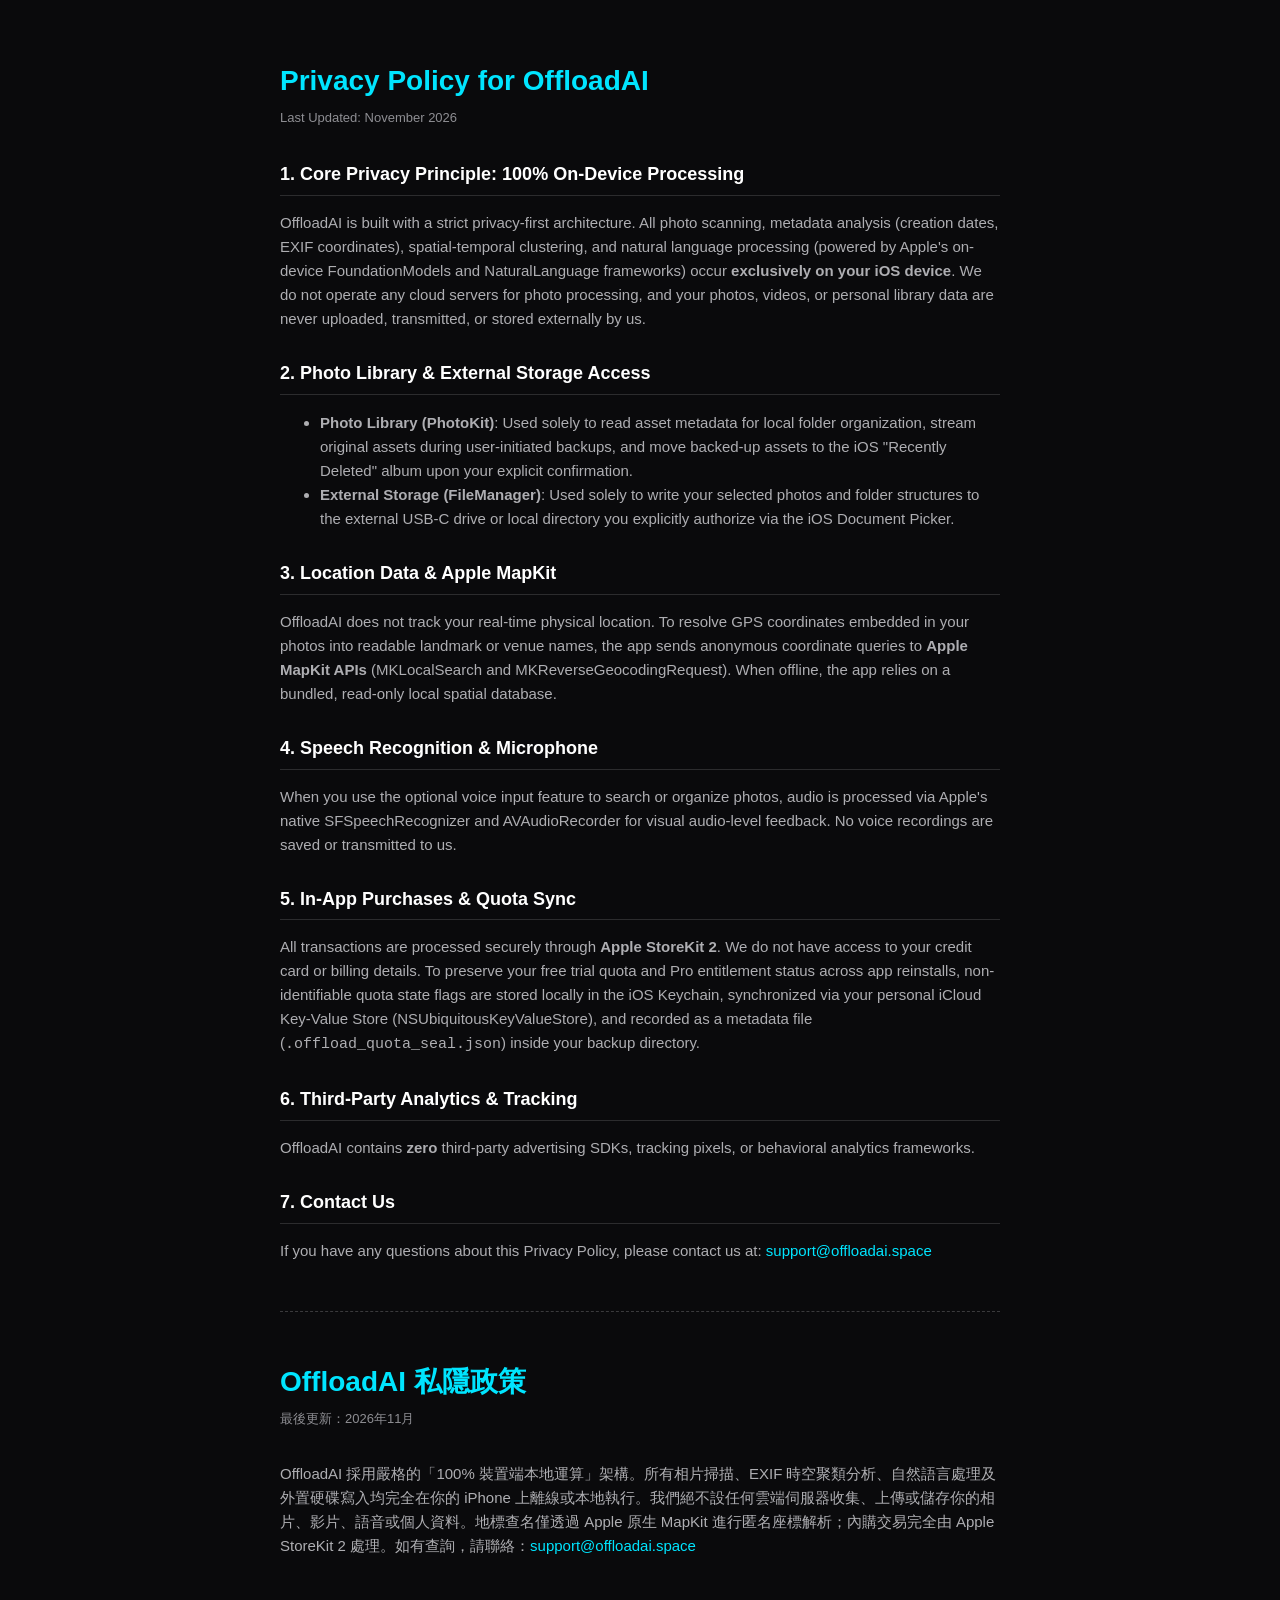
==== privacy.html @ 1191092a "Rename privacy/privacy.html to privacy.html" ====
<!DOCTYPE html>
<html lang="en">
<head>
    <meta charset="UTF-8">
    <meta name="viewport" content="width=device-width, initial-scale=1.0">
    <title>Privacy Policy - OffloadAI</title>
    <style>
        body { font-family: -apple-system, BlinkMacSystemFont, "Segoe UI", Roboto, Helvetica, Arial, sans-serif; background: #0a0a0c; color: #e5e5ea; line-height: 1.6; max-width: 720px; margin: 0 auto; padding: 40px 20px; }
        h1 { color: #00e5ff; font-size: 28px; margin-bottom: 4px; }
        h2 { color: #ffffff; font-size: 18px; margin-top: 28px; border-bottom: 1px solid #2c2c2e; padding-bottom: 6px; }
        p, li { color: #aeaeb2; font-size: 15px; }
        .date { color: #8e8e93; font-size: 13px; margin-bottom: 32px; }
        a { color: #00e5ff; text-decoration: none; }
        .lang-divider { margin: 48px 0; border-top: 1px dashed #3a3a3c; }
    </style>
</head>
<body>
    <h1>Privacy Policy for OffloadAI</h1>
    <div class="date">Last Updated: November 2026</div>

    <h2>1. Core Privacy Principle: 100% On-Device Processing</h2>
    <p>OffloadAI is built with a strict privacy-first architecture. All photo scanning, metadata analysis (creation dates, EXIF coordinates), spatial-temporal clustering, and natural language processing (powered by Apple's on-device FoundationModels and NaturalLanguage frameworks) occur <strong>exclusively on your iOS device</strong>. We do not operate any cloud servers for photo processing, and your photos, videos, or personal library data are never uploaded, transmitted, or stored externally by us.</p>

    <h2>2. Photo Library & External Storage Access</h2>
    <ul>
        <li><strong>Photo Library (PhotoKit)</strong>: Used solely to read asset metadata for local folder organization, stream original assets during user-initiated backups, and move backed-up assets to the iOS "Recently Deleted" album upon your explicit confirmation.</li>
        <li><strong>External Storage (FileManager)</strong>: Used solely to write your selected photos and folder structures to the external USB-C drive or local directory you explicitly authorize via the iOS Document Picker.</li>
    </ul>

    <h2>3. Location Data & Apple MapKit</h2>
    <p>OffloadAI does not track your real-time physical location. To resolve GPS coordinates embedded in your photos into readable landmark or venue names, the app sends anonymous coordinate queries to <strong>Apple MapKit APIs</strong> (MKLocalSearch and MKReverseGeocodingRequest). When offline, the app relies on a bundled, read-only local spatial database.</p>

    <h2>4. Speech Recognition & Microphone</h2>
    <p>When you use the optional voice input feature to search or organize photos, audio is processed via Apple's native SFSpeechRecognizer and AVAudioRecorder for visual audio-level feedback. No voice recordings are saved or transmitted to us.</p>

    <h2>5. In-App Purchases & Quota Sync</h2>
    <p>All transactions are processed securely through <strong>Apple StoreKit 2</strong>. We do not have access to your credit card or billing details. To preserve your free trial quota and Pro entitlement status across app reinstalls, non-identifiable quota state flags are stored locally in the iOS Keychain, synchronized via your personal iCloud Key-Value Store (NSUbiquitousKeyValueStore), and recorded as a metadata file (<code>.offload_quota_seal.json</code>) inside your backup directory.</p>

    <h2>6. Third-Party Analytics & Tracking</h2>
    <p>OffloadAI contains <strong>zero</strong> third-party advertising SDKs, tracking pixels, or behavioral analytics frameworks.</p>

    <h2>7. Contact Us</h2>
    <p>If you have any questions about this Privacy Policy, please contact us at: <a href="mailto:support@offloadai.space">support@offloadai.space</a></p>

    <div class="lang-divider"></div>

    <h1>OffloadAI 私隱政策</h1>
    <div class="date">最後更新：2026年11月</div>
    <p>OffloadAI 採用嚴格的「100% 裝置端本地運算」架構。所有相片掃描、EXIF 時空聚類分析、自然語言處理及外置硬碟寫入均完全在你的 iPhone 上離線或本地執行。我們絕不設任何雲端伺服器收集、上傳或儲存你的相片、影片、語音或個人資料。地標查名僅透過 Apple 原生 MapKit 進行匿名座標解析；內購交易完全由 Apple StoreKit 2 處理。如有查詢，請聯絡：<a href="mailto:support@offloadai.space">support@offloadai.space</a></p>
</body>
</html>
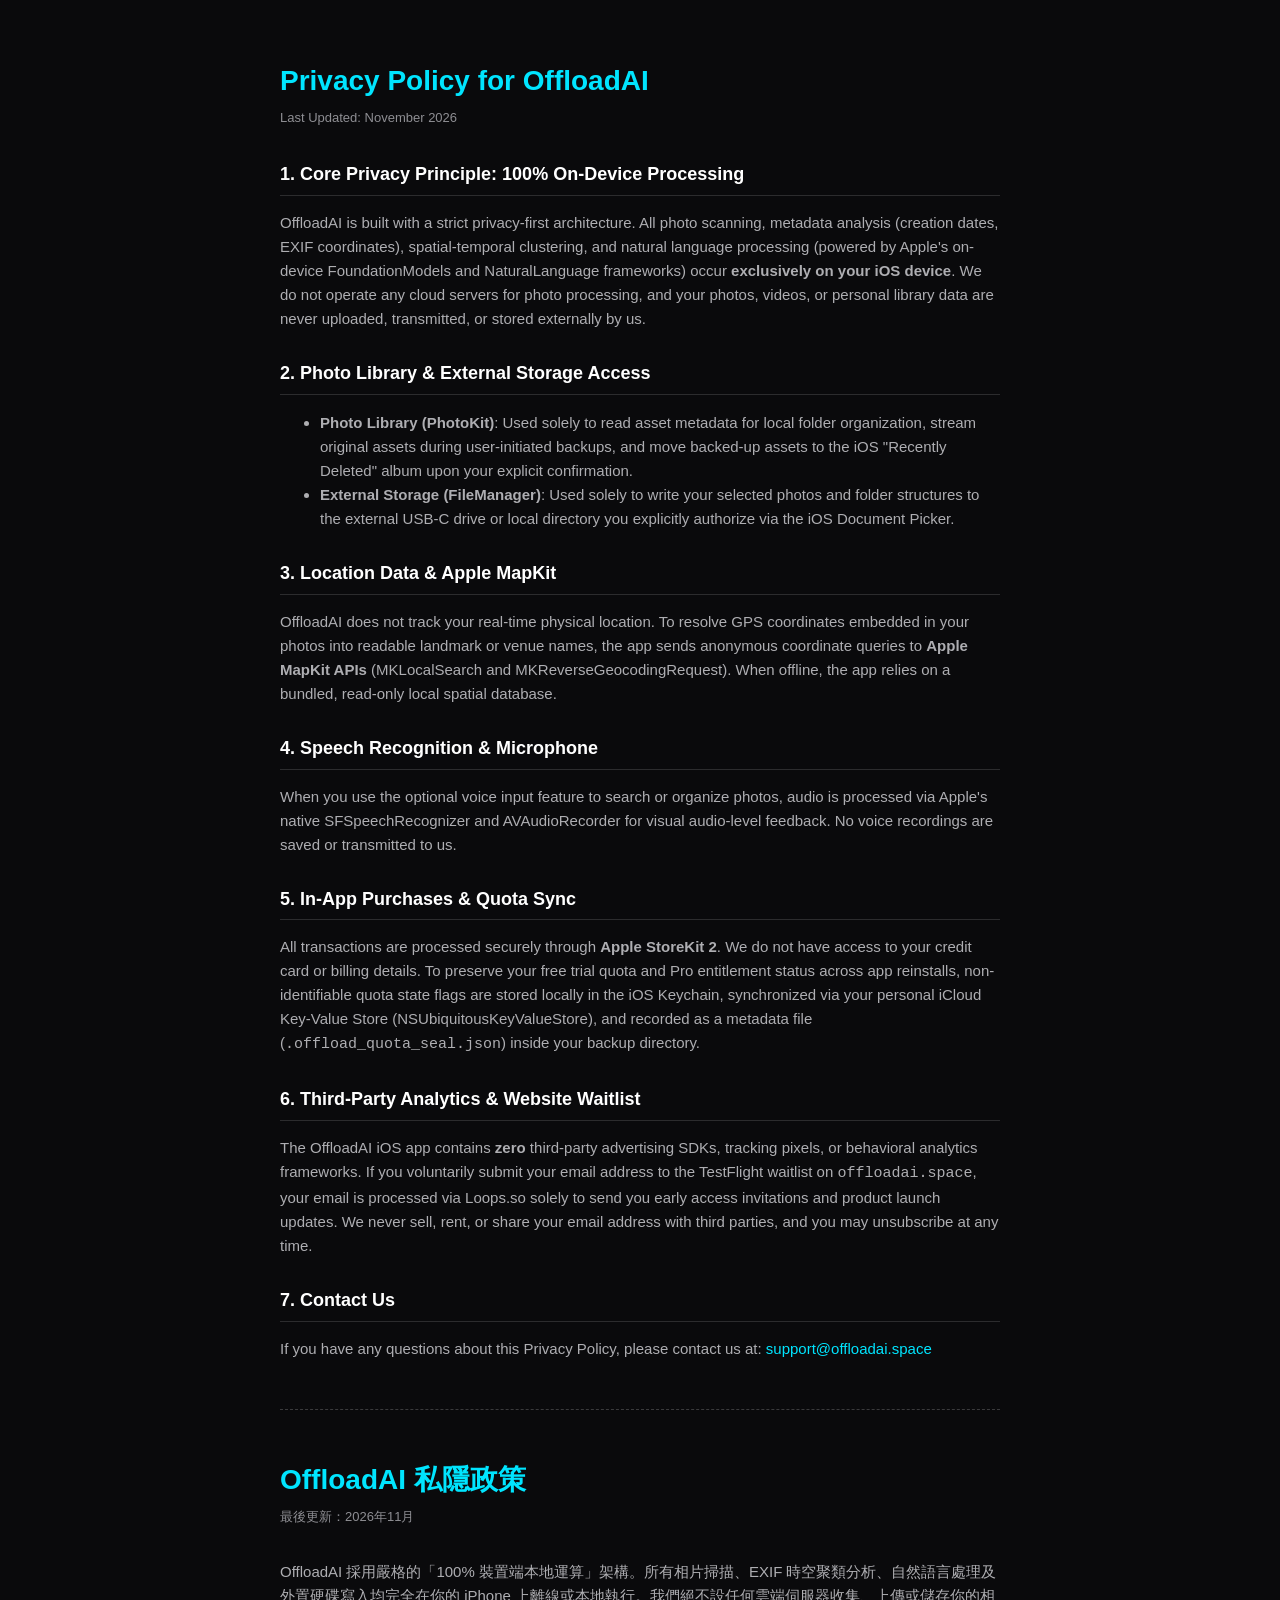
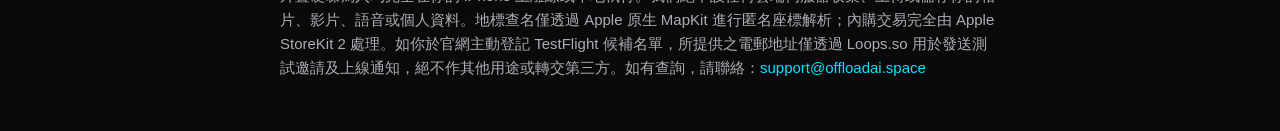
==== commit dc2c63b9: "Update privacy.html" ====
--- a/privacy.html
+++ b/privacy.html
@@ -36,8 +36,8 @@
     <h2>5. In-App Purchases & Quota Sync</h2>
     <p>All transactions are processed securely through <strong>Apple StoreKit 2</strong>. We do not have access to your credit card or billing details. To preserve your free trial quota and Pro entitlement status across app reinstalls, non-identifiable quota state flags are stored locally in the iOS Keychain, synchronized via your personal iCloud Key-Value Store (NSUbiquitousKeyValueStore), and recorded as a metadata file (<code>.offload_quota_seal.json</code>) inside your backup directory.</p>
 
-    <h2>6. Third-Party Analytics & Tracking</h2>
-    <p>OffloadAI contains <strong>zero</strong> third-party advertising SDKs, tracking pixels, or behavioral analytics frameworks.</p>
+    <h2>6. Third-Party Analytics & Website Waitlist</h2>
+    <p>The OffloadAI iOS app contains <strong>zero</strong> third-party advertising SDKs, tracking pixels, or behavioral analytics frameworks. If you voluntarily submit your email address to the TestFlight waitlist on <code>offloadai.space</code>, your email is processed via Loops.so solely to send you early access invitations and product launch updates. We never sell, rent, or share your email address with third parties, and you may unsubscribe at any time.</p>
 
     <h2>7. Contact Us</h2>
     <p>If you have any questions about this Privacy Policy, please contact us at: <a href="mailto:support@offloadai.space">support@offloadai.space</a></p>
@@ -46,6 +46,6 @@
 
     <h1>OffloadAI 私隱政策</h1>
     <div class="date">最後更新：2026年11月</div>
-    <p>OffloadAI 採用嚴格的「100% 裝置端本地運算」架構。所有相片掃描、EXIF 時空聚類分析、自然語言處理及外置硬碟寫入均完全在你的 iPhone 上離線或本地執行。我們絕不設任何雲端伺服器收集、上傳或儲存你的相片、影片、語音或個人資料。地標查名僅透過 Apple 原生 MapKit 進行匿名座標解析；內購交易完全由 Apple StoreKit 2 處理。如有查詢，請聯絡：<a href="mailto:support@offloadai.space">support@offloadai.space</a></p>
+    <p>OffloadAI 採用嚴格的「100% 裝置端本地運算」架構。所有相片掃描、EXIF 時空聚類分析、自然語言處理及外置硬碟寫入均完全在你的 iPhone 上離線或本地執行。我們絕不設任何雲端伺服器收集、上傳或儲存你的相片、影片、語音或個人資料。地標查名僅透過 Apple 原生 MapKit 進行匿名座標解析；內購交易完全由 Apple StoreKit 2 處理。如你於官網主動登記 TestFlight 候補名單，所提供之電郵地址僅透過 Loops.so 用於發送測試邀請及上線通知，絕不作其他用途或轉交第三方。如有查詢，請聯絡：<a href="mailto:support@offloadai.space">support@offloadai.space</a></p>
 </body>
 </html>
